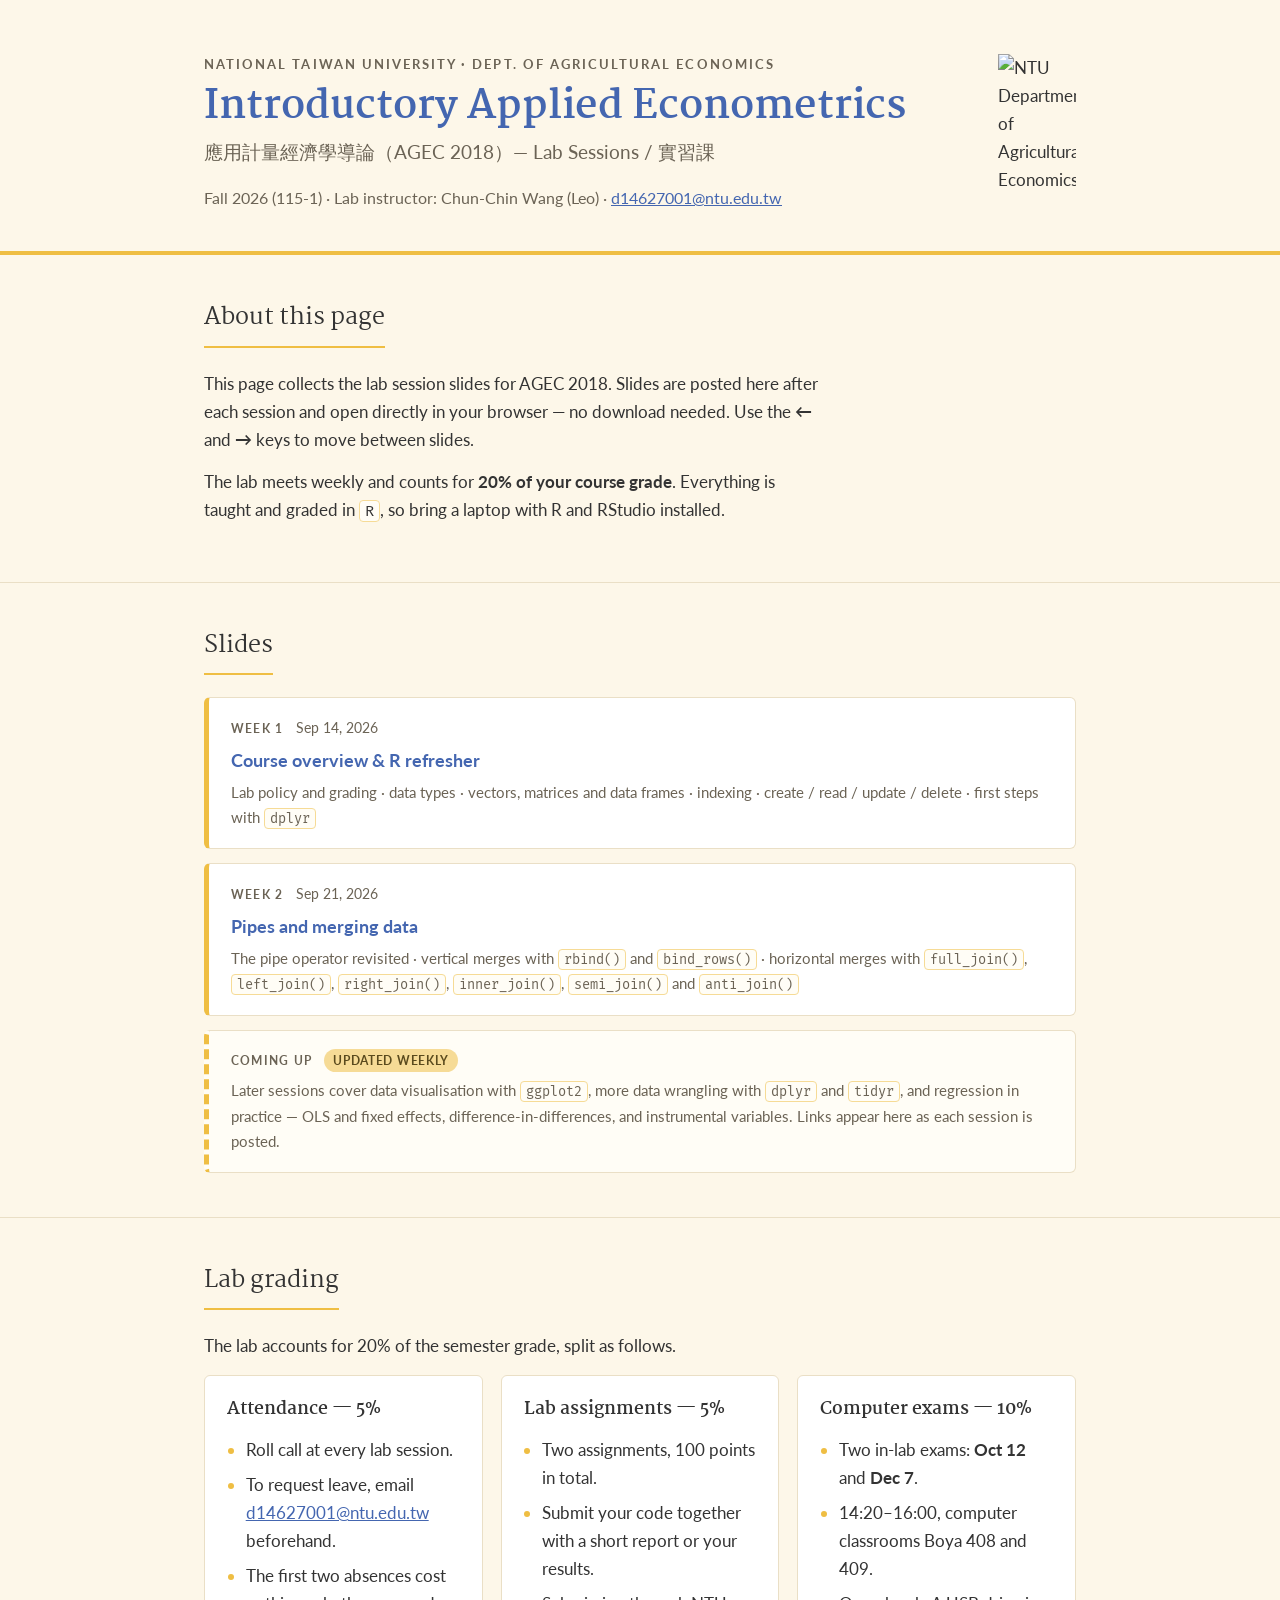
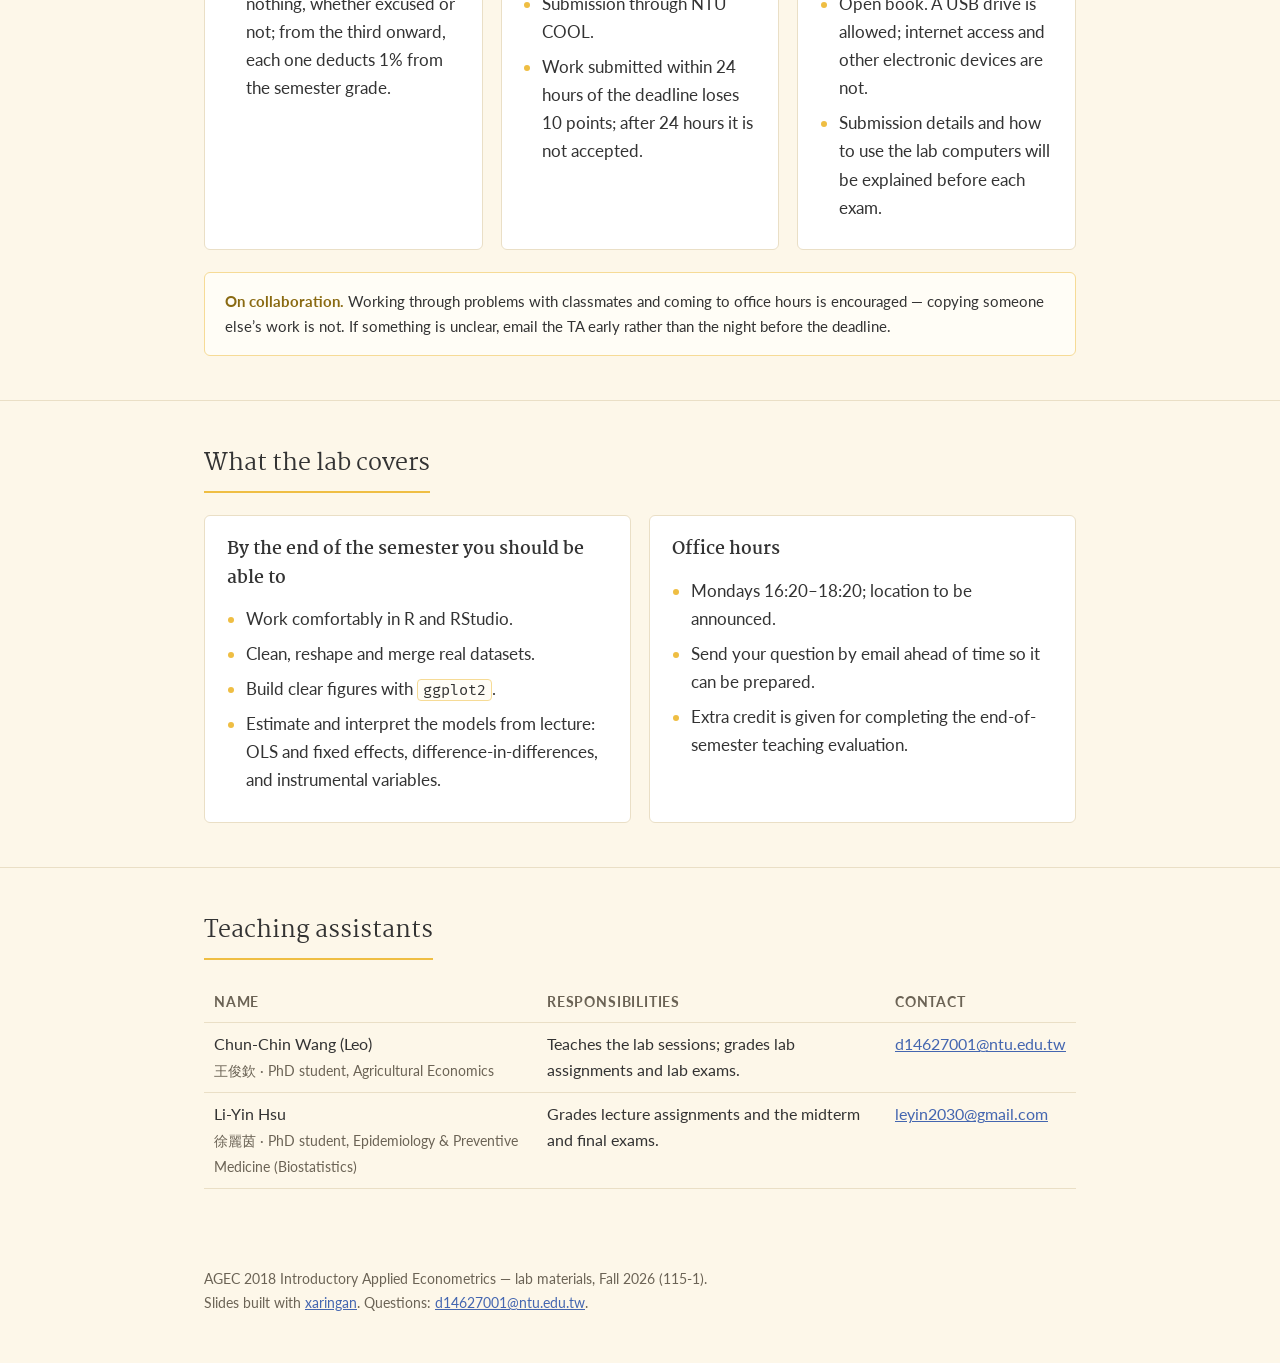
==== index.html @ e339af95 "Add files via upload" ====
<!DOCTYPE html>
<html lang="en">
<head>
<meta charset="utf-8">
<meta name="viewport" content="width=device-width, initial-scale=1">
<title>AGEC 2018 Lab Sessions | 115-1</title>
<meta name="description" content="Lab session materials for Introductory Applied Econometrics (AGEC 2018), Department of Agricultural Economics, National Taiwan University, Fall 2026.">
<link rel="preconnect" href="https://fonts.googleapis.com">
<link rel="preconnect" href="https://fonts.gstatic.com" crossorigin>
<link href="https://fonts.googleapis.com/css2?family=Martel:wght@300;400;700&family=Lato:wght@400;700&family=Fira+Mono&display=swap" rel="stylesheet">
<style>
  :root{
    --cream:#FDF7E9;
    --gold:#EFBE43;
    --gold-soft:#F6DB96;
    --ink:#333333;
    --ink-soft:#6b6355;
    --link:#4466B0;
    --card:#FFFFFF;
    --line:#EADFC6;
    color-scheme: light;
  }
  *{box-sizing:border-box;}
  body{
    margin:0;
    background:var(--cream);
    color:var(--ink);
    font-family:"Lato","Helvetica Neue","PingFang TC","Microsoft JhengHei",sans-serif;
    font-size:17px;
    line-height:1.65;
  }
  h1,h2,h3{font-family:"Martel",Georgia,"PingFang TC","Microsoft JhengHei",serif;font-weight:400;color:var(--ink);}
  code{font-family:"Fira Mono",Consolas,monospace;font-size:.9em;border:1px solid var(--gold-soft);padding:1px 5px;border-radius:4px;background:#fffdf6;}
  a{color:var(--link);}
  .wrap{max-width:920px;margin:0 auto;padding:0 24px;}

  /* header */
  header{background:var(--cream);border-bottom:4px solid var(--gold);padding:54px 0 40px;}
  .header-row{display:flex;gap:24px;align-items:flex-start;justify-content:space-between;}
  .eyebrow{font-size:.8rem;letter-spacing:.16em;text-transform:uppercase;color:var(--ink-soft);margin:0 0 10px;font-weight:700;}
  h1{font-size:2.45rem;line-height:1.15;margin:0 0 6px;font-weight:700;color:var(--link);}
  .zh-title{font-size:1.2rem;color:var(--ink-soft);margin:0 0 18px;}
  .meta{margin:0;color:var(--ink-soft);font-size:.97rem;}
  .logo{width:78px;height:auto;flex-shrink:0;}

  /* sections */
  section{padding:44px 0;border-bottom:1px solid var(--line);}
  section:last-of-type{border-bottom:none;}
  h2{font-size:1.45rem;margin:0 0 22px;padding-bottom:8px;border-bottom:2px solid var(--gold);display:inline-block;}
  p{margin:0 0 14px;}
  .lead{max-width:62ch;}

  /* slide list */
  .weeks{list-style:none;padding:0;margin:0;display:grid;gap:14px;}
  .week{background:var(--card);border:1px solid var(--line);border-left:5px solid var(--gold);border-radius:6px;padding:18px 22px;}
  .week-head{display:flex;flex-wrap:wrap;align-items:baseline;gap:12px;margin-bottom:6px;}
  .week-no{font-size:.78rem;font-weight:700;letter-spacing:.1em;text-transform:uppercase;color:var(--ink-soft);}
  .week-date{font-size:.9rem;color:var(--ink-soft);}
  .week-title{font-size:1.12rem;font-weight:700;margin:0 0 4px;}
  .week-title a{text-decoration:none;}
  .week-title a:hover{text-decoration:underline;}
  .week-topics{margin:0;color:var(--ink-soft);font-size:.95rem;}
  .pending{background:#fffdf6;border-left-style:dashed;}

  /* cards */
  .grid{display:grid;grid-template-columns:repeat(auto-fit,minmax(260px,1fr));gap:18px;}
  .card{background:var(--card);border:1px solid var(--line);border-radius:6px;padding:20px 22px;}
  .card h3{margin:0 0 12px;font-size:1.08rem;font-weight:700;}
  .card ul{margin:0;padding-left:1.1em;}
  .card li{margin-bottom:7px;}
  li::marker{color:var(--gold);}
  .tag{display:inline-block;background:var(--gold-soft);color:#5a4a1d;font-size:.74rem;font-weight:700;letter-spacing:.06em;text-transform:uppercase;padding:2px 9px;border-radius:999px;vertical-align:middle;}

  /* table */
  .table-scroll{overflow-x:auto;}
  table{border-collapse:collapse;width:100%;font-size:.97rem;}
  th,td{text-align:left;padding:9px 10px;border-bottom:1px solid var(--line);vertical-align:top;}
  th{font-weight:700;color:var(--ink-soft);font-size:.85rem;text-transform:uppercase;letter-spacing:.06em;}
  .sub{color:var(--ink-soft);font-size:.9rem;}

  .note{background:#fffdf6;border:1px solid var(--gold-soft);border-radius:6px;padding:16px 20px;margin-top:22px;font-size:.95rem;}
  .note strong{color:#8a6a12;}

  footer{padding:34px 0 48px;color:var(--ink-soft);font-size:.9rem;}

  @media (max-width:600px){
    body{font-size:16px;}
    h1{font-size:1.9rem;}
    .logo{width:56px;}
    header{padding:36px 0 28px;}
  }
</style>
</head>
<body>

<header>
  <div class="wrap header-row">
    <div>
      <p class="eyebrow">National Taiwan University &middot; Dept. of Agricultural Economics</p>
      <h1>Introductory Applied Econometrics</h1>
      <p class="zh-title">應用計量經濟學導論（AGEC 2018）— Lab Sessions / 實習課</p>
      <p class="meta">Fall 2026 (115-1) &middot; Lab instructor: Chun-Chin Wang (Leo) &middot; <a href="mailto:d14627001@ntu.edu.tw">d14627001@ntu.edu.tw</a></p>
    </div>
    <img class="logo" src="https://www.agec.ntu.edu.tw/uploads/asset/data/675f864c74ccc38a768f8254/%E6%9C%AA%E4%BE%86%E5%B1%95%E6%9C%9B%E5%9C%96%E7%89%87.png" alt="NTU Department of Agricultural Economics">
  </div>
</header>

<main>

<section id="about">
  <div class="wrap">
    <h2>About this page</h2>
    <p class="lead">This page collects the lab session slides for AGEC 2018. Slides are posted here after each session and open directly in your browser — no download needed. Use the <b>&larr;</b> and <b>&rarr;</b> keys to move between slides.</p>
    <p class="lead">The lab meets weekly and counts for <strong>20% of your course grade</strong>. Everything is taught and graded in <code>R</code>, so bring a laptop with R and RStudio installed.</p>
  </div>
</section>

<section id="slides">
  <div class="wrap">
    <h2>Slides</h2>
    <ul class="weeks">
      <li class="week">
        <div class="week-head">
          <span class="week-no">Week 1</span>
          <span class="week-date">Sep 14, 2026</span>
        </div>
        <p class="week-title"><a href="IntroductoryAE_0914/IntroductoryAE_0914.html">Course overview &amp; R refresher</a></p>
        <p class="week-topics">Lab policy and grading &middot; data types &middot; vectors, matrices and data frames &middot; indexing &middot; create / read / update / delete &middot; first steps with <code>dplyr</code></p>
      </li>
      <li class="week">
        <div class="week-head">
          <span class="week-no">Week 2</span>
          <span class="week-date">Sep 21, 2026</span>
        </div>
        <p class="week-title"><a href="IntroductoryAE_0921/IntroductoryAE_0921.html">Pipes and merging data</a></p>
        <p class="week-topics">The pipe operator revisited &middot; vertical merges with <code>rbind()</code> and <code>bind_rows()</code> &middot; horizontal merges with <code>full_join()</code>, <code>left_join()</code>, <code>right_join()</code>, <code>inner_join()</code>, <code>semi_join()</code> and <code>anti_join()</code></p>
      </li>
      <li class="week pending">
        <div class="week-head">
          <span class="week-no">Coming up</span>
          <span class="tag">Updated weekly</span>
        </div>
        <p class="week-topics">Later sessions cover data visualisation with <code>ggplot2</code>, more data wrangling with <code>dplyr</code> and <code>tidyr</code>, and regression in practice — OLS and fixed effects, difference-in-differences, and instrumental variables. Links appear here as each session is posted.</p>
      </li>
    </ul>
  </div>
</section>

<section id="grading">
  <div class="wrap">
    <h2>Lab grading</h2>
    <p class="lead">The lab accounts for 20% of the semester grade, split as follows.</p>
    <div class="grid">
      <div class="card">
        <h3>Attendance — 5%</h3>
        <ul>
          <li>Roll call at every lab session.</li>
          <li>To request leave, email <a href="mailto:d14627001@ntu.edu.tw">d14627001@ntu.edu.tw</a> beforehand.</li>
          <li>The first two absences cost nothing, whether excused or not; from the third onward, each one deducts 1% from the semester grade.</li>
        </ul>
      </div>
      <div class="card">
        <h3>Lab assignments — 5%</h3>
        <ul>
          <li>Two assignments, 100 points in total.</li>
          <li>Submit your code together with a short report or your results.</li>
          <li>Submission through NTU COOL.</li>
          <li>Work submitted within 24 hours of the deadline loses 10 points; after 24 hours it is not accepted.</li>
        </ul>
      </div>
      <div class="card">
        <h3>Computer exams — 10%</h3>
        <ul>
          <li>Two in-lab exams: <strong>Oct 12</strong> and <strong>Dec 7</strong>.</li>
          <li>14:20–16:00, computer classrooms Boya 408 and 409.</li>
          <li>Open book. A USB drive is allowed; internet access and other electronic devices are not.</li>
          <li>Submission details and how to use the lab computers will be explained before each exam.</li>
        </ul>
      </div>
    </div>
    <div class="note">
      <strong>On collaboration.</strong> Working through problems with classmates and coming to office hours is encouraged — copying someone else&rsquo;s work is not. If something is unclear, email the TA early rather than the night before the deadline.
    </div>
  </div>
</section>

<section id="goals">
  <div class="wrap">
    <h2>What the lab covers</h2>
    <div class="grid">
      <div class="card">
        <h3>By the end of the semester you should be able to</h3>
        <ul>
          <li>Work comfortably in R and RStudio.</li>
          <li>Clean, reshape and merge real datasets.</li>
          <li>Build clear figures with <code>ggplot2</code>.</li>
          <li>Estimate and interpret the models from lecture: OLS and fixed effects, difference-in-differences, and instrumental variables.</li>
        </ul>
      </div>
      <div class="card">
        <h3>Office hours</h3>
        <ul>
          <li>Mondays 16:20–18:20; location to be announced.</li>
          <li>Send your question by email ahead of time so it can be prepared.</li>
          <li>Extra credit is given for completing the end-of-semester teaching evaluation.</li>
        </ul>
      </div>
    </div>
  </div>
</section>

<section id="staff">
  <div class="wrap">
    <h2>Teaching assistants</h2>
    <div class="table-scroll">
      <table>
        <thead>
          <tr><th>Name</th><th>Responsibilities</th><th>Contact</th></tr>
        </thead>
        <tbody>
          <tr>
            <td>Chun-Chin Wang (Leo)<br><span class="sub">王俊欽 · PhD student, Agricultural Economics</span></td>
            <td>Teaches the lab sessions; grades lab assignments and lab exams.</td>
            <td><a href="mailto:d14627001@ntu.edu.tw">d14627001@ntu.edu.tw</a></td>
          </tr>
          <tr>
            <td>Li-Yin Hsu<br><span class="sub">徐麗茵 · PhD student, Epidemiology &amp; Preventive Medicine (Biostatistics)</span></td>
            <td>Grades lecture assignments and the midterm and final exams.</td>
            <td><a href="mailto:leyin2030@gmail.com">leyin2030@gmail.com</a></td>
          </tr>
        </tbody>
      </table>
    </div>
  </div>
</section>

</main>

<footer>
  <div class="wrap">
    AGEC 2018 Introductory Applied Econometrics — lab materials, Fall 2026 (115-1).<br>
    Slides built with <a href="https://github.com/yihui/xaringan">xaringan</a>. Questions: <a href="mailto:d14627001@ntu.edu.tw">d14627001@ntu.edu.tw</a>.
  </div>
</footer>

</body>
</html>
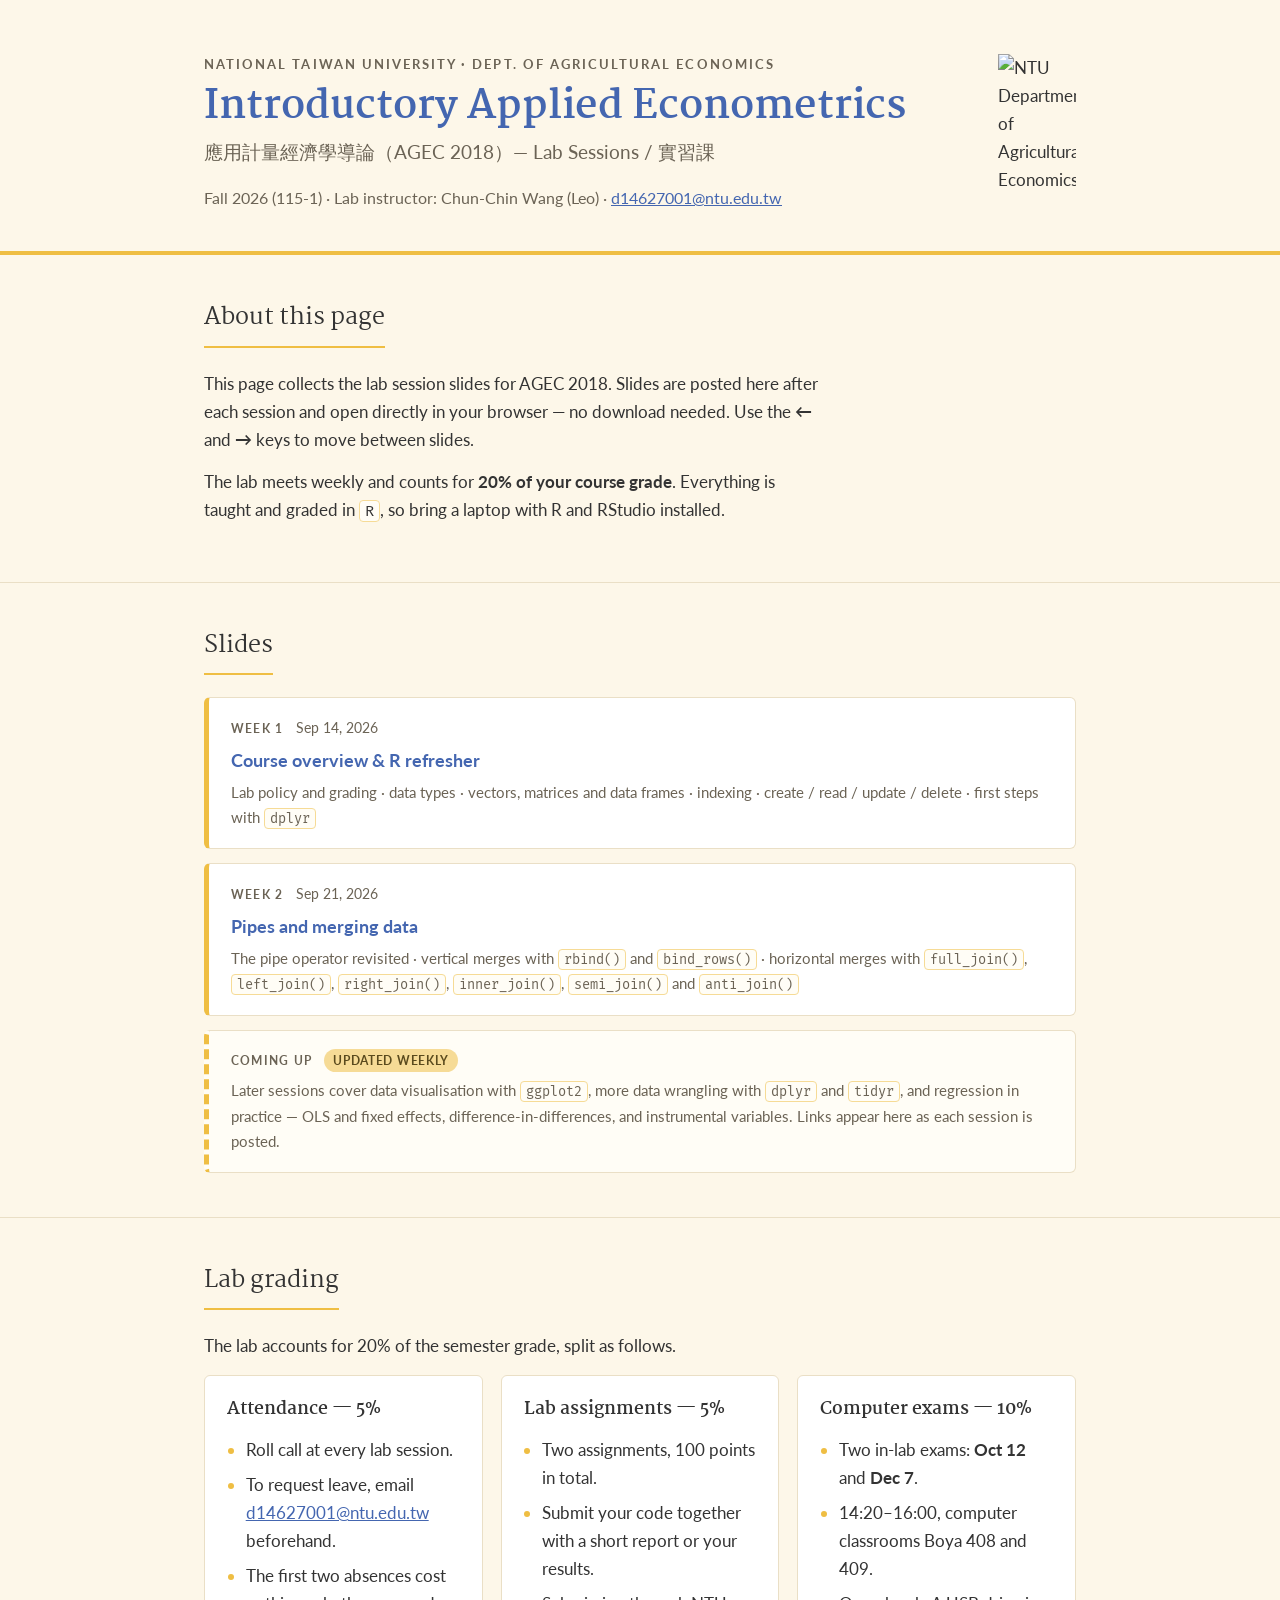
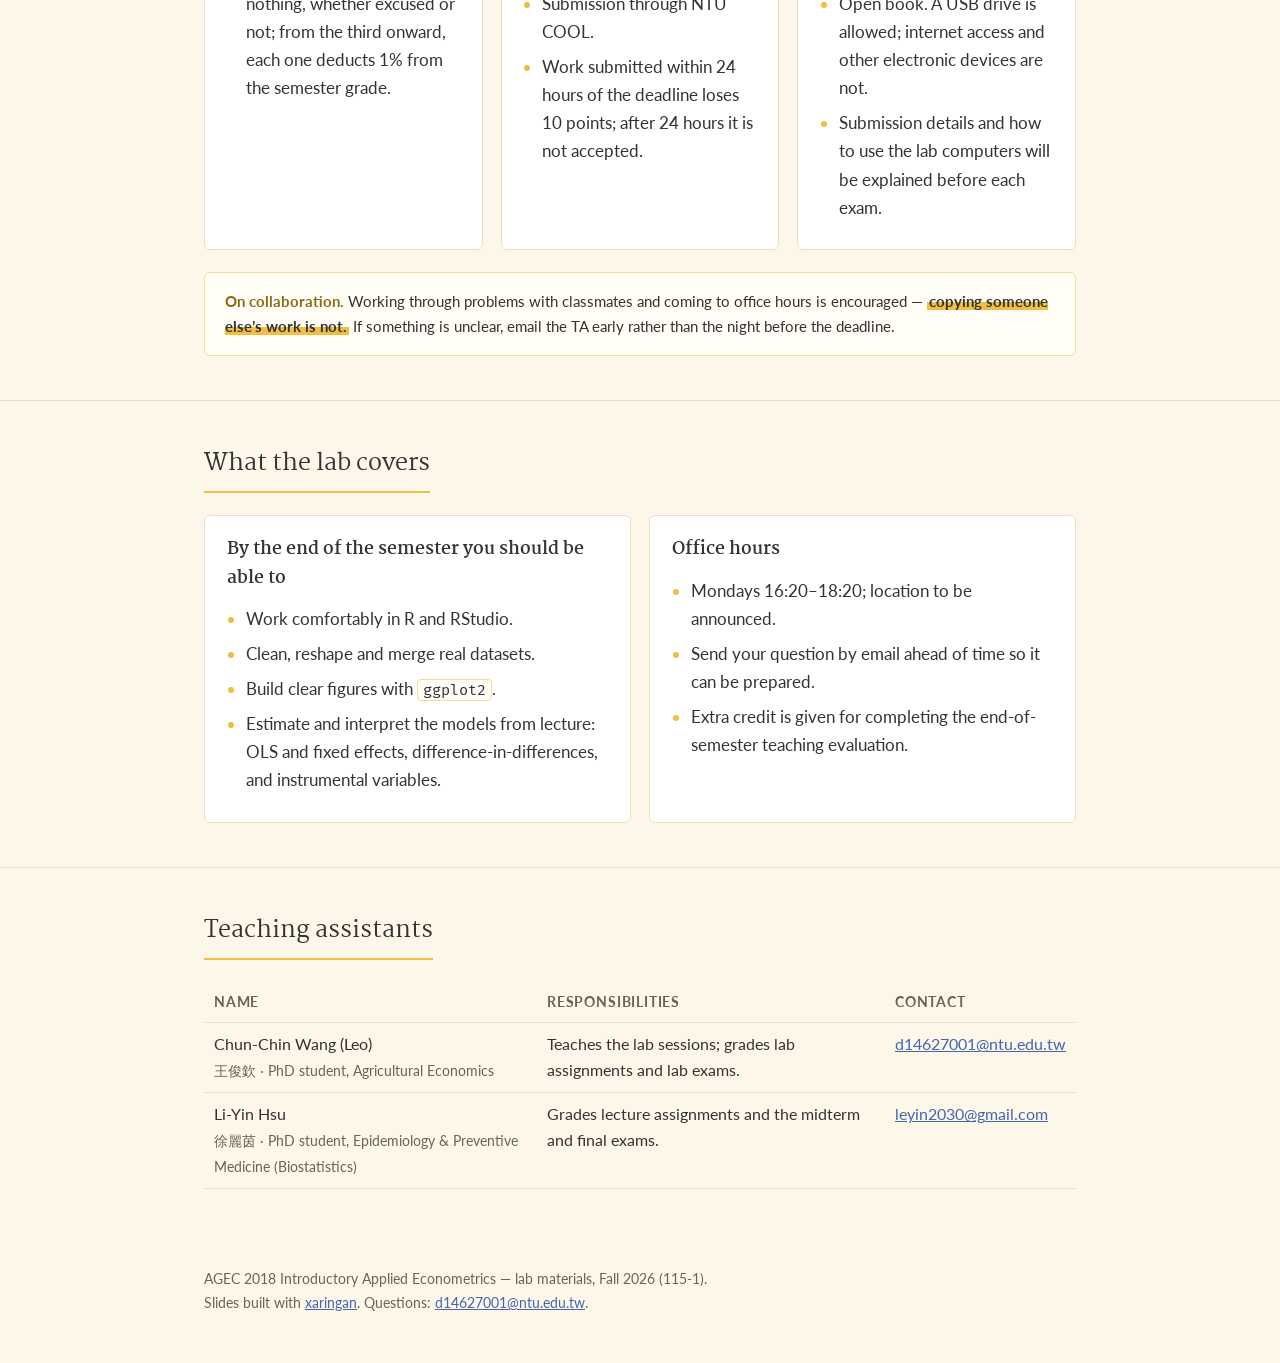
==== commit 1b215454: "Add files via upload" ====
--- a/index.html
+++ b/index.html
@@ -80,6 +80,7 @@
 
   .note{background:#fffdf6;border:1px solid var(--gold-soft);border-radius:6px;padding:16px 20px;margin-top:22px;font-size:.95rem;}
   .note strong{color:#8a6a12;}
+  .hl{background:linear-gradient(transparent 58%, var(--gold) 58%);font-weight:700;padding:0 2px;}
 
   footer{padding:34px 0 48px;color:var(--ink-soft);font-size:.9rem;}
 
@@ -179,7 +180,7 @@
       </div>
     </div>
     <div class="note">
-      <strong>On collaboration.</strong> Working through problems with classmates and coming to office hours is encouraged — copying someone else&rsquo;s work is not. If something is unclear, email the TA early rather than the night before the deadline.
+      <strong>On collaboration.</strong> Working through problems with classmates and coming to office hours is encouraged — <span class="hl">copying someone else&rsquo;s work is not.</span> If something is unclear, email the TA early rather than the night before the deadline.
     </div>
   </div>
 </section>
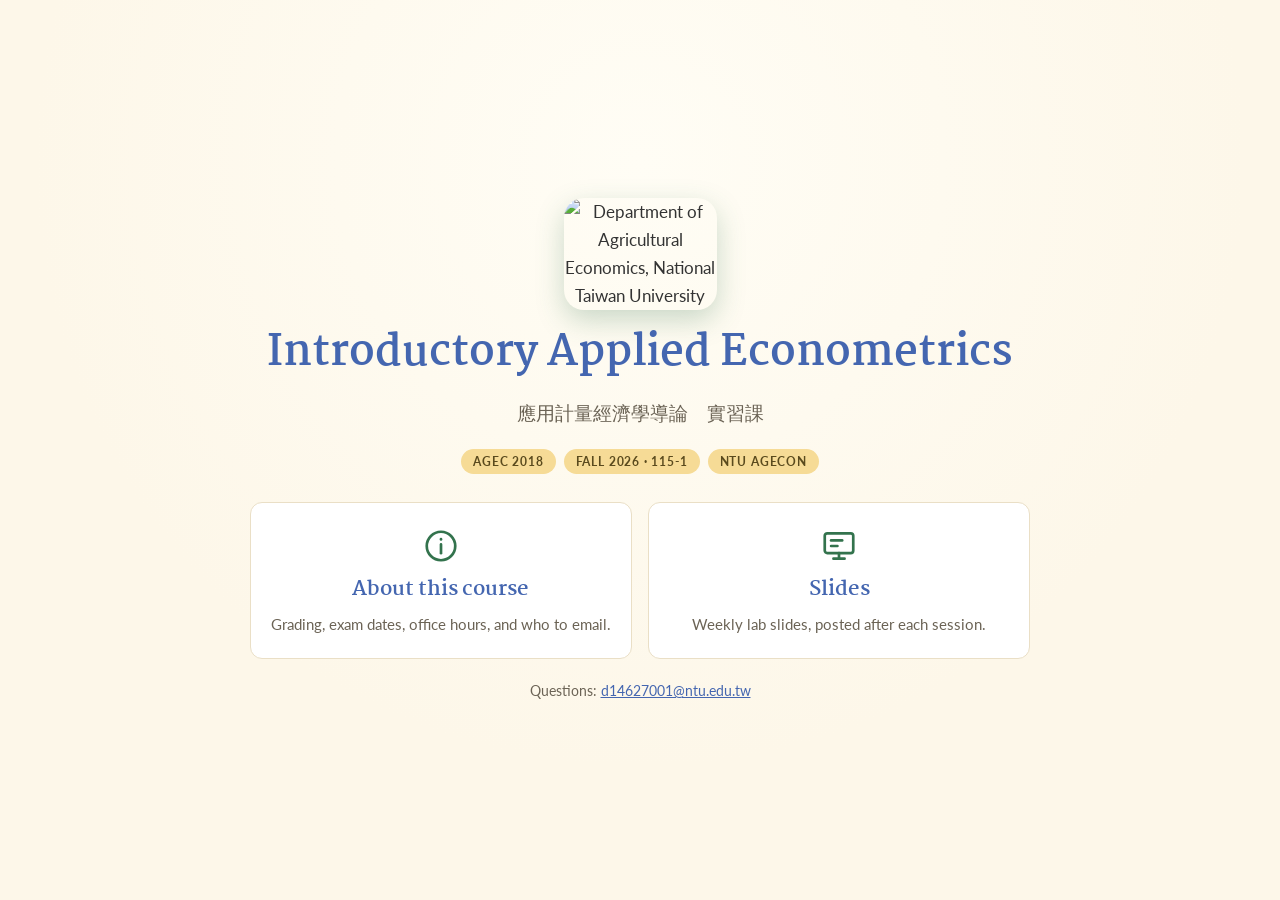
==== commit a28a632e: "Restructure site: landing page with About and Slides entrances Split the single welcome page into a " ====
--- a/index.html
+++ b/index.html
@@ -5,244 +5,58 @@
 <meta name="viewport" content="width=device-width, initial-scale=1">
 <title>AGEC 2018 Lab Sessions | 115-1</title>
 <meta name="description" content="Lab session materials for Introductory Applied Econometrics (AGEC 2018), Department of Agricultural Economics, National Taiwan University, Fall 2026.">
+<link rel="icon" href="https://www.agec.ntu.edu.tw/uploads/asset/data/675f864c74ccc38a768f8254/%E6%9C%AA%E4%BE%86%E5%B1%95%E6%9C%9B%E5%9C%96%E7%89%87.png">
 <link rel="preconnect" href="https://fonts.googleapis.com">
 <link rel="preconnect" href="https://fonts.gstatic.com" crossorigin>
 <link href="https://fonts.googleapis.com/css2?family=Martel:wght@300;400;700&family=Lato:wght@400;700&family=Fira+Mono&display=swap" rel="stylesheet">
-<style>
-  :root{
-    --cream:#FDF7E9;
-    --gold:#EFBE43;
-    --gold-soft:#F6DB96;
-    --ink:#333333;
-    --ink-soft:#6b6355;
-    --link:#4466B0;
-    --card:#FFFFFF;
-    --line:#EADFC6;
-    color-scheme: light;
-  }
-  *{box-sizing:border-box;}
-  body{
-    margin:0;
-    background:var(--cream);
-    color:var(--ink);
-    font-family:"Lato","Helvetica Neue","PingFang TC","Microsoft JhengHei",sans-serif;
-    font-size:17px;
-    line-height:1.65;
-  }
-  h1,h2,h3{font-family:"Martel",Georgia,"PingFang TC","Microsoft JhengHei",serif;font-weight:400;color:var(--ink);}
-  code{font-family:"Fira Mono",Consolas,monospace;font-size:.9em;border:1px solid var(--gold-soft);padding:1px 5px;border-radius:4px;background:#fffdf6;}
-  a{color:var(--link);}
-  .wrap{max-width:920px;margin:0 auto;padding:0 24px;}
+<link rel="stylesheet" href="style.css">
+</head>
+<body class="landing">
 
-  /* header */
-  header{background:var(--cream);border-bottom:4px solid var(--gold);padding:54px 0 40px;}
-  .header-row{display:flex;gap:24px;align-items:flex-start;justify-content:space-between;}
-  .eyebrow{font-size:.8rem;letter-spacing:.16em;text-transform:uppercase;color:var(--ink-soft);margin:0 0 10px;font-weight:700;}
-  h1{font-size:2.45rem;line-height:1.15;margin:0 0 6px;font-weight:700;color:var(--link);}
-  .zh-title{font-size:1.2rem;color:var(--ink-soft);margin:0 0 18px;}
-  .meta{margin:0;color:var(--ink-soft);font-size:.97rem;}
-  .logo{width:78px;height:auto;flex-shrink:0;}
+<main class="hero">
 
-  /* sections */
-  section{padding:44px 0;border-bottom:1px solid var(--line);}
-  section:last-of-type{border-bottom:none;}
-  h2{font-size:1.45rem;margin:0 0 22px;padding-bottom:8px;border-bottom:2px solid var(--gold);display:inline-block;}
-  p{margin:0 0 14px;}
-  .lead{max-width:62ch;}
+  <img class="emblem"
+       src="https://www.agec.ntu.edu.tw/uploads/asset/data/675f864c74ccc38a768f8254/%E6%9C%AA%E4%BE%86%E5%B1%95%E6%9C%9B%E5%9C%96%E7%89%87.png"
+       alt="Department of Agricultural Economics, National Taiwan University">
 
-  /* slide list */
-  .weeks{list-style:none;padding:0;margin:0;display:grid;gap:14px;}
-  .week{background:var(--card);border:1px solid var(--line);border-left:5px solid var(--gold);border-radius:6px;padding:18px 22px;}
-  .week-head{display:flex;flex-wrap:wrap;align-items:baseline;gap:12px;margin-bottom:6px;}
-  .week-no{font-size:.78rem;font-weight:700;letter-spacing:.1em;text-transform:uppercase;color:var(--ink-soft);}
-  .week-date{font-size:.9rem;color:var(--ink-soft);}
-  .week-title{font-size:1.12rem;font-weight:700;margin:0 0 4px;}
-  .week-title a{text-decoration:none;}
-  .week-title a:hover{text-decoration:underline;}
-  .week-topics{margin:0;color:var(--ink-soft);font-size:.95rem;}
-  .pending{background:#fffdf6;border-left-style:dashed;}
+  <h1>Introductory Applied Econometrics</h1>
+  <p class="zh">應用計量經濟學導論　實習課</p>
 
-  /* cards */
-  .grid{display:grid;grid-template-columns:repeat(auto-fit,minmax(260px,1fr));gap:18px;}
-  .card{background:var(--card);border:1px solid var(--line);border-radius:6px;padding:20px 22px;}
-  .card h3{margin:0 0 12px;font-size:1.08rem;font-weight:700;}
-  .card ul{margin:0;padding-left:1.1em;}
-  .card li{margin-bottom:7px;}
-  li::marker{color:var(--gold);}
-  .tag{display:inline-block;background:var(--gold-soft);color:#5a4a1d;font-size:.74rem;font-weight:700;letter-spacing:.06em;text-transform:uppercase;padding:2px 9px;border-radius:999px;vertical-align:middle;}
+  <ul class="pills">
+    <li>AGEC 2018</li>
+    <li>Fall 2026 · 115-1</li>
+    <li>NTU AgEcon</li>
+  </ul>
 
-  /* table */
-  .table-scroll{overflow-x:auto;}
-  table{border-collapse:collapse;width:100%;font-size:.97rem;}
-  th,td{text-align:left;padding:9px 10px;border-bottom:1px solid var(--line);vertical-align:top;}
-  th{font-weight:700;color:var(--ink-soft);font-size:.85rem;text-transform:uppercase;letter-spacing:.06em;}
-  .sub{color:var(--ink-soft);font-size:.9rem;}
+  <nav class="doors">
 
-  .note{background:#fffdf6;border:1px solid var(--gold-soft);border-radius:6px;padding:16px 20px;margin-top:22px;font-size:.95rem;}
-  .note strong{color:#8a6a12;}
-  .hl{background:linear-gradient(transparent 58%, var(--gold) 58%);font-weight:700;padding:0 2px;}
+    <a class="door" href="about.html">
+      <svg viewBox="0 0 24 24" aria-hidden="true">
+        <circle cx="12" cy="12" r="9"></circle>
+        <line x1="12" y1="11" x2="12" y2="16.5"></line>
+        <line x1="12" y1="7.6" x2="12" y2="7.9"></line>
+      </svg>
+      <span class="door-title">About this course</span>
+      <p class="door-desc">Grading, exam dates, office hours, and who to email.</p>
+    </a>
 
-  footer{padding:34px 0 48px;color:var(--ink-soft);font-size:.9rem;}
+    <a class="door" href="slides.html">
+      <svg viewBox="0 0 24 24" aria-hidden="true">
+        <rect x="3" y="4" width="18" height="12.5" rx="1.6"></rect>
+        <line x1="12" y1="16.5" x2="12" y2="20"></line>
+        <line x1="8.5" y1="20" x2="15.5" y2="20"></line>
+        <line x1="7" y1="8.5" x2="14" y2="8.5"></line>
+        <line x1="7" y1="12" x2="11" y2="12"></line>
+      </svg>
+      <span class="door-title">Slides</span>
+      <p class="door-desc">Weekly lab slides, posted after each session.</p>
+    </a>
 
-  @media (max-width:600px){
-    body{font-size:16px;}
-    h1{font-size:1.9rem;}
-    .logo{width:56px;}
-    header{padding:36px 0 28px;}
-  }
-</style>
-</head>
-<body>
+  </nav>
 
-<header>
-  <div class="wrap header-row">
-    <div>
-      <p class="eyebrow">National Taiwan University &middot; Dept. of Agricultural Economics</p>
-      <h1>Introductory Applied Econometrics</h1>
-      <p class="zh-title">應用計量經濟學導論（AGEC 2018）— Lab Sessions / 實習課</p>
-      <p class="meta">Fall 2026 (115-1) &middot; Lab instructor: Chun-Chin Wang (Leo) &middot; <a href="mailto:d14627001@ntu.edu.tw">d14627001@ntu.edu.tw</a></p>
-    </div>
-    <img class="logo" src="https://www.agec.ntu.edu.tw/uploads/asset/data/675f864c74ccc38a768f8254/%E6%9C%AA%E4%BE%86%E5%B1%95%E6%9C%9B%E5%9C%96%E7%89%87.png" alt="NTU Department of Agricultural Economics">
-  </div>
-</header>
-
-<main>
-
-<section id="about">
-  <div class="wrap">
-    <h2>About this page</h2>
-    <p class="lead">This page collects the lab session slides for AGEC 2018. Slides are posted here after each session and open directly in your browser — no download needed. Use the <b>&larr;</b> and <b>&rarr;</b> keys to move between slides.</p>
-    <p class="lead">The lab meets weekly and counts for <strong>20% of your course grade</strong>. Everything is taught and graded in <code>R</code>, so bring a laptop with R and RStudio installed.</p>
-  </div>
-</section>
-
-<section id="slides">
-  <div class="wrap">
-    <h2>Slides</h2>
-    <ul class="weeks">
-      <li class="week">
-        <div class="week-head">
-          <span class="week-no">Week 1</span>
-          <span class="week-date">Sep 14, 2026</span>
-        </div>
-        <p class="week-title"><a href="IntroductoryAE_0914/IntroductoryAE_0914.html">Course overview &amp; R refresher</a></p>
-        <p class="week-topics">Lab policy and grading &middot; data types &middot; vectors, matrices and data frames &middot; indexing &middot; create / read / update / delete &middot; first steps with <code>dplyr</code></p>
-      </li>
-      <li class="week">
-        <div class="week-head">
-          <span class="week-no">Week 2</span>
-          <span class="week-date">Sep 21, 2026</span>
-        </div>
-        <p class="week-title"><a href="IntroductoryAE_0921/IntroductoryAE_0921.html">Pipes and merging data</a></p>
-        <p class="week-topics">The pipe operator revisited &middot; vertical merges with <code>rbind()</code> and <code>bind_rows()</code> &middot; horizontal merges with <code>full_join()</code>, <code>left_join()</code>, <code>right_join()</code>, <code>inner_join()</code>, <code>semi_join()</code> and <code>anti_join()</code></p>
-      </li>
-      <li class="week pending">
-        <div class="week-head">
-          <span class="week-no">Coming up</span>
-          <span class="tag">Updated weekly</span>
-        </div>
-        <p class="week-topics">Later sessions cover data visualisation with <code>ggplot2</code>, more data wrangling with <code>dplyr</code> and <code>tidyr</code>, and regression in practice — OLS and fixed effects, difference-in-differences, and instrumental variables. Links appear here as each session is posted.</p>
-      </li>
-    </ul>
-  </div>
-</section>
-
-<section id="grading">
-  <div class="wrap">
-    <h2>Lab grading</h2>
-    <p class="lead">The lab accounts for 20% of the semester grade, split as follows.</p>
-    <div class="grid">
-      <div class="card">
-        <h3>Attendance — 5%</h3>
-        <ul>
-          <li>Roll call at every lab session.</li>
-          <li>To request leave, email <a href="mailto:d14627001@ntu.edu.tw">d14627001@ntu.edu.tw</a> beforehand.</li>
-          <li>The first two absences cost nothing, whether excused or not; from the third onward, each one deducts 1% from the semester grade.</li>
-        </ul>
-      </div>
-      <div class="card">
-        <h3>Lab assignments — 5%</h3>
-        <ul>
-          <li>Two assignments, 100 points in total.</li>
-          <li>Submit your code together with a short report or your results.</li>
-          <li>Submission through NTU COOL.</li>
-          <li>Work submitted within 24 hours of the deadline loses 10 points; after 24 hours it is not accepted.</li>
-        </ul>
-      </div>
-      <div class="card">
-        <h3>Computer exams — 10%</h3>
-        <ul>
-          <li>Two in-lab exams: <strong>Oct 12</strong> and <strong>Dec 7</strong>.</li>
-          <li>14:20–16:00, computer classrooms Boya 408 and 409.</li>
-          <li>Open book. A USB drive is allowed; internet access and other electronic devices are not.</li>
-          <li>Submission details and how to use the lab computers will be explained before each exam.</li>
-        </ul>
-      </div>
-    </div>
-    <div class="note">
-      <strong>On collaboration.</strong> Working through problems with classmates and coming to office hours is encouraged — <span class="hl">copying someone else&rsquo;s work is not.</span> If something is unclear, email the TA early rather than the night before the deadline.
-    </div>
-  </div>
-</section>
-
-<section id="goals">
-  <div class="wrap">
-    <h2>What the lab covers</h2>
-    <div class="grid">
-      <div class="card">
-        <h3>By the end of the semester you should be able to</h3>
-        <ul>
-          <li>Work comfortably in R and RStudio.</li>
-          <li>Clean, reshape and merge real datasets.</li>
-          <li>Build clear figures with <code>ggplot2</code>.</li>
-          <li>Estimate and interpret the models from lecture: OLS and fixed effects, difference-in-differences, and instrumental variables.</li>
-        </ul>
-      </div>
-      <div class="card">
-        <h3>Office hours</h3>
-        <ul>
-          <li>Mondays 16:20–18:20; location to be announced.</li>
-          <li>Send your question by email ahead of time so it can be prepared.</li>
-          <li>Extra credit is given for completing the end-of-semester teaching evaluation.</li>
-        </ul>
-      </div>
-    </div>
-  </div>
-</section>
-
-<section id="staff">
-  <div class="wrap">
-    <h2>Teaching assistants</h2>
-    <div class="table-scroll">
-      <table>
-        <thead>
-          <tr><th>Name</th><th>Responsibilities</th><th>Contact</th></tr>
-        </thead>
-        <tbody>
-          <tr>
-            <td>Chun-Chin Wang (Leo)<br><span class="sub">王俊欽 · PhD student, Agricultural Economics</span></td>
-            <td>Teaches the lab sessions; grades lab assignments and lab exams.</td>
-            <td><a href="mailto:d14627001@ntu.edu.tw">d14627001@ntu.edu.tw</a></td>
-          </tr>
-          <tr>
-            <td>Li-Yin Hsu<br><span class="sub">徐麗茵 · PhD student, Epidemiology &amp; Preventive Medicine (Biostatistics)</span></td>
-            <td>Grades lecture assignments and the midterm and final exams.</td>
-            <td><a href="mailto:leyin2030@gmail.com">leyin2030@gmail.com</a></td>
-          </tr>
-        </tbody>
-      </table>
-    </div>
-  </div>
-</section>
+  <p class="contact">Questions: <a href="mailto:d14627001@ntu.edu.tw">d14627001@ntu.edu.tw</a></p>
 
 </main>
 
-<footer>
-  <div class="wrap">
-    AGEC 2018 Introductory Applied Econometrics — lab materials, Fall 2026 (115-1).<br>
-    Slides built with <a href="https://github.com/yihui/xaringan">xaringan</a>. Questions: <a href="mailto:d14627001@ntu.edu.tw">d14627001@ntu.edu.tw</a>.
-  </div>
-</footer>
-
 </body>
 </html>
--- a/style.css
+++ b/style.css
@@ -0,0 +1,282 @@
+/* AGEC 2018 lab site — shared styles
+   Palette follows the xaringan slide theme (style_duo). */
+
+:root{
+  --cream:#FDF7E9;
+  --gold:#EFBE43;
+  --gold-soft:#F6DB96;
+  --green:#33734D;          /* NTU AgEcon emblem green */
+  --ink:#333333;
+  --ink-soft:#6b6355;
+  --link:#4466B0;
+  --card:#FFFFFF;
+  --line:#EADFC6;
+  color-scheme: light;
+}
+
+*{box-sizing:border-box;}
+
+body{
+  margin:0;
+  background:var(--cream);
+  color:var(--ink);
+  font-family:"Lato","Helvetica Neue","PingFang TC","Microsoft JhengHei",sans-serif;
+  font-size:17px;
+  line-height:1.65;
+  -webkit-font-smoothing:antialiased;
+}
+
+h1,h2,h3{
+  font-family:"Martel",Georgia,"PingFang TC","Microsoft JhengHei",serif;
+  font-weight:400;
+  color:var(--ink);
+}
+
+code{
+  font-family:"Fira Mono",Consolas,monospace;
+  font-size:.9em;
+  border:1px solid var(--gold-soft);
+  padding:1px 5px;
+  border-radius:4px;
+  background:#fffdf6;
+}
+
+a{color:var(--link);}
+.wrap{max-width:920px;margin:0 auto;padding:0 24px;}
+
+/* ============================================================
+   Landing page (index.html) — fills the viewport, never scrolls
+   ============================================================ */
+
+body.landing{
+  height:100dvh;
+  overflow:hidden;
+  display:flex;
+  align-items:center;
+  justify-content:center;
+  padding:clamp(12px,3vh,32px) 20px;
+  background:
+    radial-gradient(circle at 50% 18%, #fffdf5 0%, var(--cream) 62%);
+}
+
+.hero{
+  width:100%;
+  min-width:0;
+  max-width:780px;
+  max-height:100%;
+  text-align:center;
+  display:flex;
+  flex-direction:column;
+  align-items:center;
+  gap:clamp(10px,2.2vh,22px);
+}
+
+/* align-items:center sizes children to fit-content, so cap them or long
+   headings refuse to wrap and push the page sideways */
+.hero > *{max-width:100%;}
+
+.emblem{
+  width:clamp(96px,17vh,168px);
+  height:auto;
+  border-radius:20px;
+  box-shadow:0 10px 28px rgba(51,115,77,.26);
+  flex-shrink:0;
+}
+
+.hero h1{
+  font-size:clamp(1.5rem,4.4vw,2.6rem);
+  line-height:1.15;
+  margin:0;
+  font-weight:700;
+  color:var(--link);
+}
+
+.hero .zh{
+  margin:0;
+  font-size:clamp(.95rem,2.3vw,1.2rem);
+  color:var(--ink-soft);
+}
+
+.pills{
+  display:flex;flex-wrap:wrap;justify-content:center;gap:8px;
+  margin:0;padding:0;list-style:none;
+}
+.pills li{
+  background:var(--gold-soft);
+  color:#5a4a1d;
+  font-size:.74rem;
+  font-weight:700;
+  letter-spacing:.07em;
+  text-transform:uppercase;
+  padding:3px 12px;
+  border-radius:999px;
+}
+
+/* entrance tiles */
+.doors{
+  width:100%;
+  display:grid;
+  grid-template-columns:repeat(2,1fr);
+  gap:clamp(10px,1.8vh,18px);
+  margin-top:clamp(2px,1vh,8px);
+}
+
+.door{
+  display:flex;
+  flex-direction:column;
+  align-items:center;
+  gap:8px;
+  background:var(--card);
+  border:1px solid var(--line);
+  border-radius:12px;
+  padding:clamp(14px,2.6vh,26px) 18px;
+  text-decoration:none;
+  color:var(--ink);
+  transition:transform .16s ease, box-shadow .16s ease, border-color .16s ease;
+}
+.door:hover,.door:focus-visible{
+  transform:translateY(-3px);
+  border-color:var(--gold);
+  box-shadow:0 8px 22px rgba(51,51,51,.12);
+  outline:none;
+}
+.door svg{
+  width:clamp(26px,4.4vh,38px);
+  height:auto;
+  stroke:var(--green);
+  stroke-width:1.7;
+  fill:none;
+  stroke-linecap:round;
+  stroke-linejoin:round;
+}
+.door-title{
+  font-family:"Martel",Georgia,"PingFang TC","Microsoft JhengHei",serif;
+  font-size:clamp(1rem,2.5vw,1.25rem);
+  font-weight:700;
+  color:var(--link);
+}
+.door-desc{
+  margin:0;
+  min-width:0;
+  font-size:clamp(.8rem,1.9vw,.92rem);
+  color:var(--ink-soft);
+  line-height:1.45;
+  overflow-wrap:break-word;
+}
+
+.hero .contact{
+  margin:0;
+  font-size:clamp(.76rem,1.8vw,.88rem);
+  color:var(--ink-soft);
+}
+
+/* short screens: drop the emblem shadow weight and tighten further */
+@media (max-height:520px){
+  .emblem{width:clamp(64px,13vh,96px);border-radius:14px;}
+  .hero{gap:8px;}
+  .pills{display:none;}
+}
+
+@media (max-width:560px){
+  .doors{grid-template-columns:1fr;}
+  /* icon on the left, title over description on the right */
+  .door{
+    display:grid;
+    grid-template-columns:auto minmax(0,1fr);
+    grid-template-areas:"icon title" "icon desc";
+    column-gap:14px;
+    row-gap:2px;
+    align-items:center;
+    text-align:left;
+    padding:14px 16px;
+  }
+  .door svg{grid-area:icon;width:28px;}
+  .door-title{grid-area:title;}
+  .door-desc{grid-area:desc;}
+}
+
+/* ============================================================
+   Content pages (about.html, slides.html)
+   ============================================================ */
+
+.page-head{
+  background:var(--cream);
+  border-bottom:4px solid var(--gold);
+  padding:26px 0 30px;
+}
+.back{
+  display:inline-flex;align-items:center;gap:7px;
+  font-size:.88rem;font-weight:700;letter-spacing:.04em;
+  text-decoration:none;color:var(--link);
+  margin-bottom:16px;
+}
+.back:hover{text-decoration:underline;}
+.page-head h1{
+  font-size:clamp(1.7rem,4vw,2.3rem);
+  margin:0 0 6px;
+  font-weight:700;
+  color:var(--link);
+}
+.page-head .zh{margin:0;color:var(--ink-soft);font-size:1.02rem;}
+
+section{padding:40px 0;border-bottom:1px solid var(--line);}
+section:last-of-type{border-bottom:none;}
+h2{
+  font-size:1.45rem;margin:0 0 22px;padding-bottom:8px;
+  border-bottom:2px solid var(--gold);display:inline-block;
+}
+p{margin:0 0 14px;}
+.lead{max-width:62ch;}
+
+/* weekly slide list */
+.weeks{list-style:none;padding:0;margin:0;display:grid;gap:14px;}
+.week{
+  background:var(--card);border:1px solid var(--line);border-left:5px solid var(--gold);
+  border-radius:6px;padding:18px 22px;
+}
+.week-head{display:flex;flex-wrap:wrap;align-items:baseline;gap:12px;margin-bottom:6px;}
+.week-no{font-size:.78rem;font-weight:700;letter-spacing:.1em;text-transform:uppercase;color:var(--ink-soft);}
+.week-date{font-size:.9rem;color:var(--ink-soft);}
+.week-title{font-size:1.12rem;font-weight:700;margin:0 0 4px;}
+.week-title a{text-decoration:none;}
+.week-title a:hover{text-decoration:underline;}
+.week-topics{margin:0;color:var(--ink-soft);font-size:.95rem;}
+.pending{background:#fffdf6;border-left-style:dashed;}
+
+/* info cards */
+.grid{display:grid;grid-template-columns:repeat(auto-fit,minmax(260px,1fr));gap:18px;}
+.card{background:var(--card);border:1px solid var(--line);border-radius:6px;padding:20px 22px;}
+.card h3{margin:0 0 12px;font-size:1.08rem;font-weight:700;}
+.card ul{margin:0;padding-left:1.1em;}
+.card li{margin-bottom:7px;}
+li::marker{color:var(--gold);}
+.tag{
+  display:inline-block;background:var(--gold-soft);color:#5a4a1d;
+  font-size:.74rem;font-weight:700;letter-spacing:.06em;text-transform:uppercase;
+  padding:2px 9px;border-radius:999px;vertical-align:middle;
+}
+
+/* staff table */
+.table-scroll{overflow-x:auto;}
+table{border-collapse:collapse;width:100%;font-size:.97rem;}
+th,td{text-align:left;padding:9px 10px;border-bottom:1px solid var(--line);vertical-align:top;}
+th{font-weight:700;color:var(--ink-soft);font-size:.85rem;text-transform:uppercase;letter-spacing:.06em;}
+.sub{color:var(--ink-soft);font-size:.9rem;}
+
+.note{background:#fffdf6;border:1px solid var(--gold-soft);border-radius:6px;padding:16px 20px;margin-top:22px;font-size:.95rem;}
+.note strong{color:#8a6a12;}
+/* highlighter band behind the text — must clone across line breaks, and must
+   cover the whole x-height or it reads as a strikethrough */
+.hl{
+  background:linear-gradient(transparent 6%, var(--gold-soft) 6%, var(--gold-soft) 94%, transparent 94%);
+  -webkit-box-decoration-break:clone;
+  box-decoration-break:clone;
+  font-weight:700;
+  padding:0 3px;
+}
+
+footer{padding:30px 0 46px;color:var(--ink-soft);font-size:.9rem;}
+
+@media (max-width:600px){
+  body{font-size:16px;}
+}
